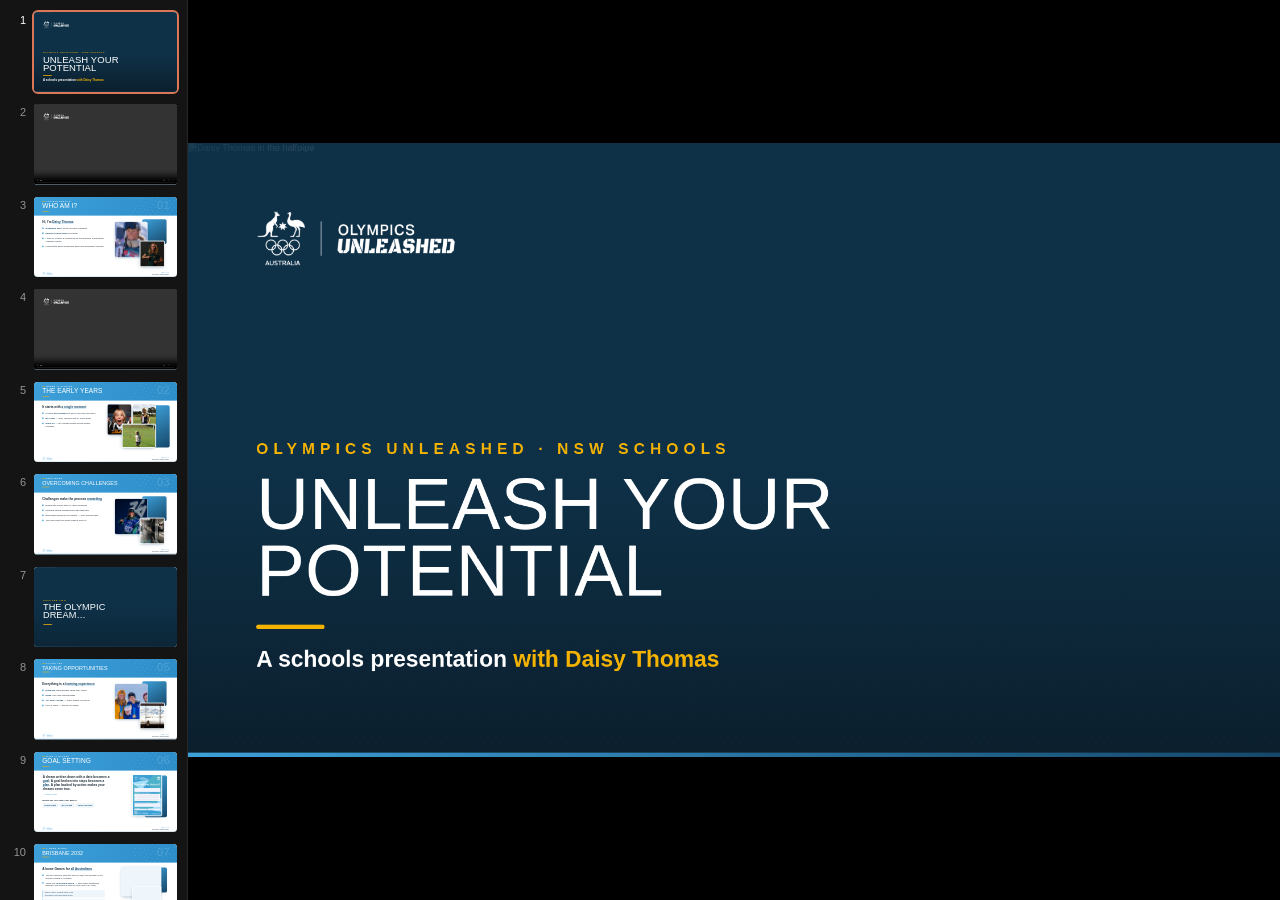
==== Daisy Thomas - Olympics Unleashed.html @ 1f158576 "Olympics Unleashed - Daisy Thomas schools deck (11 slides, 2 videos)" ====
<!DOCTYPE html>
<html lang="en">
<head>
<meta charset="UTF-8">
<meta name="viewport" content="width=device-width, initial-scale=1.0">
<meta name="robots" content="noindex, nofollow, noarchive, noimageindex">
<title>Daisy Thomas — Olympics Unleashed</title>
<link rel="stylesheet" href="deck.css">
</head>
<body>
<deck-stage width="1920" height="1080">

  <!-- ============ 1 · COVER ============ -->
  <section data-screen-label="01 Cover">
    <div class="s">
      <div class="fullbleed dark">
        <div class="fb-img"><img src="assets/bigair.png" alt="Daisy Thomas in the halfpipe"></div>
        <div class="fb-scrim" style="background:linear-gradient(90deg,rgba(14,49,72,.94) 0%,rgba(14,49,72,.74) 40%,rgba(14,49,72,.18) 76%,rgba(14,49,72,.4) 100%);"></div>
        <div class="fb-scrim" style="background:linear-gradient(0deg,rgba(11,29,42,.9) 0%,rgba(11,29,42,0) 48%);"></div>
        <img class="cover-logo" src="assets/logo-lockup-white.png" alt="Olympics Unleashed">
        <div class="cover-content">
          <div class="cover-kicker">Olympics Unleashed · NSW Schools</div>
          <h1 class="cover-title">Unleash Your<br>Potential</h1>
          <div class="cover-rule"></div>
          <p class="cover-sub">A schools presentation <b>with Daisy Thomas</b></p>
        </div>
        <div class="baseline"></div>
      </div>
    </div>
  </section>

  <!-- ============ 2 · VIDEO ============ -->
  <section data-screen-label="02 Meet Daisy">
    <div class="s">
      <div class="fullbleed dark">
        <video class="fb-video" id="daisy-video-1" src="assets/daisy-video-1.mp4" playsinline controls preload="metadata"></video>
        <img class="cover-logo" src="assets/logo-lockup-white.png" alt="Olympics Unleashed">
        <div class="baseline"></div>
      </div>
    </div>
  </section>

  <!-- ============ 3 · WHO AM I ============ -->
  <section data-screen-label="03 Who Am I">
    <div class="s">
      <div class="hdr">
        <div class="hdr-no">01</div>
        <div class="hdr-inner">
          <div class="kicker"><span class="tick"></span>Athlete Profile</div>
          <h1 class="hdr-title">Who Am I?</h1>
          <div class="hdr-rule"></div>
        </div>
      </div>
      <div class="body">
        <p class="lead">Hi, I'm <span class="hl">Daisy Thomas</span></p>
        <ul class="bullets">
          <li><span class="mk"></span><b>Gangwon 2024</b> Youth Olympic Medallist</li>
          <li><span class="mk"></span><b>Milano Cortina 2026</b> Olympian</li>
          <li><span class="mk"></span>I train in Sydney &amp; Jindabyne at the National Snowsports Training Centre</li>
          <li><span class="mk"></span>Passionate about balancing sport and academic pursuits</li>
        </ul>
      </div>
      <div class="gallery">
        <div class="accent-block" style="top:300px;left:1452px;width:328px;height:330px;"></div>
        <div class="photo" style="top:332px;left:1086px;width:438px;height:476px;"><img src="assets/whoami-ski.png" alt="Daisy at the U.S. Grand Prix"></div>
        <div class="photo framed" style="top:586px;left:1418px;width:340px;height:356px;border-radius:20px;"><img src="assets/whoami-polo.png" alt="Daisy in her Australian team polo"></div>
      </div>
      <div class="footer-line"></div>
      <img class="footer-logo" src="assets/logo-blue.png" alt="Olympics Unleashed">
      <div class="footer-meta">03 / 11<small>Olympics Unleashed</small></div>
      <div class="baseline"></div>
    </div>
  </section>

  <!-- ============ 4 · VIDEO 2 ============ -->
  <section data-screen-label="04 Daisy in Action">
    <div class="s">
      <div class="fullbleed dark">
        <video class="fb-video" id="daisy-video-2" src="assets/daisy-video-2.mp4" playsinline controls preload="metadata"></video>
        <img class="cover-logo" src="assets/logo-lockup-white.png" alt="Olympics Unleashed">
        <div class="baseline"></div>
      </div>
    </div>
  </section>

  <!-- ============ 5 · THE EARLY YEARS ============ -->
  <section data-screen-label="05 The Early Years">
    <div class="s">
      <div class="hdr">
        <div class="hdr-no">02</div>
        <div class="hdr-inner">
          <div class="kicker"><span class="tick"></span>Where It Started</div>
          <h1 class="hdr-title">The Early Years</h1>
          <div class="hdr-rule"></div>
        </div>
      </div>
      <div class="body" style="width:740px;">
        <p class="lead">It starts with <span class="hl">a single moment</span></p>
        <ul class="bullets">
          <li><span class="mk"></span>It takes <b>one moment</b> to fall in love with the sport</li>
          <li><span class="mk"></span><b>Be a kid!</b> — play, explore and try everything</li>
          <li><span class="mk"></span><b>What if?</b> — let yourself dream about what's possible</li>
        </ul>
      </div>
      <div class="gallery">
        <div class="accent-block" style="top:312px;left:1596px;width:226px;height:566px;"></div>
        <div class="photo" style="top:300px;left:986px;width:322px;height:408px;"><img src="assets/young-medals.png" alt="A young Daisy with her medals"></div>
        <div class="photo" style="top:300px;left:1330px;width:308px;height:408px;"><img src="assets/young-uniform.png" alt="Daisy with an athletics ribbon"></div>
        <div class="photo framed" style="top:560px;left:1178px;width:460px;height:326px;border-radius:20px;"><img src="assets/young-running.png" alt="Daisy running cross country"></div>
      </div>
      <div class="footer-line"></div>
      <img class="footer-logo" src="assets/logo-blue.png" alt="Olympics Unleashed">
      <div class="footer-meta">05 / 11<small>Olympics Unleashed</small></div>
      <div class="baseline"></div>
    </div>
  </section>

  <!-- ============ 6 · OVERCOMING CHALLENGES ============ -->
  <section data-screen-label="06 Overcoming Challenges">
    <div class="s">
      <div class="hdr">
        <div class="hdr-no">03</div>
        <div class="hdr-inner">
          <div class="kicker"><span class="tick"></span>Resilience</div>
          <h1 class="hdr-title sm">Overcoming Challenges</h1>
          <div class="hdr-rule"></div>
        </div>
      </div>
      <div class="body">
        <p class="lead">Challenges make the process <span class="hl">rewarding</span></p>
        <ul class="bullets">
          <li><span class="mk"></span>Balancing school with my other passions</li>
          <li><span class="mk"></span>Forming strong relationships with teachers</li>
          <li><span class="mk"></span>Becoming injured as an athlete — and coming back</li>
          <li><span class="mk"></span>The hard parts are what make it worth it</li>
        </ul>
      </div>
      <div class="gallery">
        <div class="accent-block" style="top:300px;left:1452px;width:328px;height:330px;"></div>
        <div class="photo" style="top:332px;left:1086px;width:438px;height:476px;"><img src="assets/cortina-portrait.png" alt="Daisy competing at Milano Cortina"></div>
        <div class="photo framed" style="top:586px;left:1418px;width:340px;height:356px;border-radius:20px;"><img src="assets/elevator.png" alt="Daisy in wind-tunnel training"></div>
      </div>
      <div class="footer-line"></div>
      <img class="footer-logo" src="assets/logo-blue.png" alt="Olympics Unleashed">
      <div class="footer-meta">06 / 11<small>Olympics Unleashed</small></div>
      <div class="baseline"></div>
    </div>
  </section>

  <!-- ============ 7 · SECTION — THE OLYMPIC DREAM ============ -->
  <section data-screen-label="07 The Olympic Dream">
    <div class="s">
      <div class="fullbleed dark">
        <div class="fb-img"><img src="assets/rings-snow.png" alt="Daisy at the Olympic rings in the snow"></div>
        <div class="fb-scrim" style="background:linear-gradient(90deg,rgba(14,49,72,.9) 0%,rgba(14,49,72,.5) 45%,rgba(14,49,72,.15) 100%);"></div>
        <div class="fb-scrim" style="background:linear-gradient(0deg,rgba(11,29,42,.55) 0%,rgba(11,29,42,0) 55%);"></div>
        <div class="sec-kicker" style="left:120px;top:438px;">Chapter Two</div>
        <h1 class="sec-title" style="left:120px;top:472px;font-size:124px;">The Olympic<br>Dream…</h1>
        <div class="sec-rule" style="left:124px;top:766px;width:120px;"></div>
        <div class="baseline"></div>
      </div>
    </div>
  </section>

  <!-- ============ 8 · TAKING OPPORTUNITIES ============ -->
  <section data-screen-label="08 Taking Opportunities">
    <div class="s">
      <div class="hdr">
        <div class="hdr-no">05</div>
        <div class="hdr-inner">
          <div class="kicker"><span class="tick"></span>Saying Yes</div>
          <h1 class="hdr-title sm">Taking Opportunities</h1>
          <div class="hdr-rule"></div>
        </div>
      </div>
      <div class="body">
        <p class="lead">Everything is a <span class="hl">learning experience</span></p>
        <ul class="bullets">
          <li><span class="mk"></span><b>Embrace</b> opportunities when they come</li>
          <li><span class="mk"></span><b>Make</b> your own opportunities</li>
          <li><span class="mk"></span><b>Try scary things</b> — that's where you grow</li>
          <li><span class="mk"></span>Win or learn — there's no losing</li>
        </ul>
      </div>
      <div class="gallery">
        <div class="accent-block" style="top:300px;left:1452px;width:328px;height:330px;"></div>
        <div class="photo" style="top:332px;left:1086px;width:438px;height:476px;"><img src="assets/podium.png" alt="Daisy celebrating on the podium" style="object-position:center 20%;"></div>
        <div class="photo framed" style="top:586px;left:1418px;width:340px;height:356px;border-radius:20px;"><img src="assets/lodge-window.png" alt="Mountains from the training lodge"></div>
      </div>
      <div class="footer-line"></div>
      <img class="footer-logo" src="assets/logo-blue.png" alt="Olympics Unleashed">
      <div class="footer-meta">08 / 11<small>Olympics Unleashed</small></div>
      <div class="baseline"></div>
    </div>
  </section>

  <!-- ============ 9 · GOAL SETTING (quote layout) ============ -->
  <section data-screen-label="09 Goal Setting">
    <div class="s">
      <div class="hdr">
        <div class="hdr-no">06</div>
        <div class="hdr-inner">
          <div class="kicker"><span class="tick"></span>Make It Happen</div>
          <h1 class="hdr-title">Goal Setting</h1>
          <div class="hdr-rule"></div>
        </div>
      </div>

      <div class="body" style="width:980px;top:312px;">
        <div class="quote">
          <span class="qmark">“</span>
          <p class="qtext">A dream written down with a date becomes a <span class="qhl">goal</span>. A goal broken into steps becomes a <span class="qhl">plan</span>. A plan backed by action makes your dreams come true.</p>
          <p class="qattr">— Greg Reid</p>
        </div>
        <div class="prompt">
          <span class="prompt-label">Where will you keep your goals?</span>
          <div class="chips">
            <span class="chip">Phone screen</span>
            <span class="chip">By your bed</span>
            <span class="chip">Above your desk</span>
          </div>
        </div>
      </div>

      <div class="gallery">
        <div class="accent-block" style="top:316px;left:1486px;width:300px;height:560px;"></div>
        <div class="goalcard" style="top:300px;left:1318px;" title="Click to replay">
          <div class="gc-scale">
            <img class="bg" src="assets/goal-card.png" alt="How will you Unleash? goal-setting card">
            <div class="gc-ring" id="gc-r-goal"></div>
            <div class="gc-ring" id="gc-r-r1"></div>
            <div class="gc-ring" id="gc-r-r2"></div>
            <div class="gc-ring" id="gc-r-r3"></div>
            <div class="gc-ring" id="gc-r-team"></div>
            <div class="gc-fld" id="gc-f-goal"></div>
            <div class="gc-fld" id="gc-f-r1"></div>
            <div class="gc-fld" id="gc-f-r2"></div>
            <div class="gc-fld" id="gc-f-r3"></div>
            <div class="gc-fld" id="gc-f-team"></div>
          </div>
        </div>
      </div>

      <div class="footer-line"></div>
      <img class="footer-logo" src="assets/logo-blue.png" alt="Olympics Unleashed">
      <div class="footer-meta">09 / 11<small>Olympics Unleashed</small></div>
      <div class="baseline"></div>
    </div>
  </section>

  <!-- ============ 10 · BRISBANE 2032 ============ -->
  <section data-screen-label="10 Brisbane 2032">
    <div class="s">
      <div class="hdr">
        <div class="hdr-no">07</div>
        <div class="hdr-inner">
          <div class="kicker"><span class="tick"></span>A Home Games</div>
          <h1 class="hdr-title sm">Brisbane 2032</h1>
          <div class="hdr-rule"></div>
        </div>
      </div>

      <div class="body" style="width:880px;top:316px;">
        <p class="lead">A home Games for <span class="hl">all Australians</span></p>
        <ul class="bullets tight">
          <li><span class="mk"></span>You don't need to wait until 2032 to enjoy the benefits of the Games coming to Australia</li>
          <li><span class="mk"></span>There are <b>45 Olympic sports</b> — each offers something different, and there's a sport for everyone to try today</li>
        </ul>
        <div class="links">
          <a class="link-card">
            <span class="link-eyebrow">Find a local club &amp; have a go</span>
            <span class="link-url">olympics.com.au/have-a-go</span>
          </a>
          <a class="link-card">
            <span class="link-eyebrow">Brisbane 2032 Time Capsule</span>
            <span class="link-url">olympics.com.au/brisbane-2032/digital-time-capsule</span>
          </a>
        </div>
      </div>

      <div class="gallery">
        <div class="accent-block" style="top:316px;left:1486px;width:300px;height:336px;"></div>
        <div class="photo" style="top:300px;left:1170px;width:540px;height:404px;"><img src="assets/fireworks.png" alt="Olympic Games celebration fireworks"></div>
        <div class="photo framed" style="top:560px;left:1318px;width:392px;height:322px;border-radius:20px;"><img src="assets/rings-monument.png" alt="Daisy at the Olympic rings monument"></div>
      </div>

      <div class="footer-line"></div>
      <img class="footer-logo" src="assets/logo-blue.png" alt="Olympics Unleashed">
      <div class="footer-meta">10 / 11<small>Olympics Unleashed</small></div>
      <div class="baseline"></div>
    </div>
  </section>

  <!-- ============ 11 · CLOSING ============ -->
  <section data-screen-label="11 Closing">
    <div class="s">
      <div class="fullbleed dark">
        <div class="fb-img"><img src="assets/rings-monument.png" alt="Daisy at the Olympic rings" style="object-position:center 30%;"></div>
        <div class="fb-scrim" style="background:linear-gradient(90deg,rgba(14,49,72,.92) 0%,rgba(14,49,72,.6) 50%,rgba(14,49,72,.25) 100%);"></div>
        <div class="fb-scrim" style="background:linear-gradient(0deg,rgba(11,29,42,.8) 0%,rgba(11,29,42,0) 55%);"></div>
        <img class="cover-logo" src="assets/logo-lockup-white.png" alt="Olympics Unleashed">
        <div class="cover-content" style="bottom:170px;max-width:1320px;">
          <div class="cover-kicker">Thank You</div>
          <h1 class="cover-title" style="font-size:104px;">Wherever You Land,<br>Unleash Your Potential!</h1>
          <div class="cover-rule"></div>
          <div class="years">
            <span class="yr"><b>2024</b>Gangwon</span>
            <span class="yr-div"></span>
            <span class="yr"><b>2026</b>Milano Cortina</span>
          </div>
        </div>
        <div class="baseline"></div>
      </div>
    </div>
  </section>

</deck-stage>
<script src="deck-stage.js"></script>
<script>
/* ---- Video slides: play when the slide opens, pause + rewind when leaving ---- */
(function(){
  function init(){
    const videos=Array.from(document.querySelectorAll('.fb-video'));
    if(!videos.length) return;
    const deck=document.querySelector('deck-stage');
    videos.forEach(video=>{
      const section=video.closest('section');
      function sync(active){
        if(active){
          const p=video.play();
          if(p&&p.catch)p.catch(()=>{}); /* autoplay-with-sound blocked → presenter taps the play control */
        }else{
          video.pause();
          try{video.currentTime=0;}catch(e){}
        }
      }
      if(deck) deck.addEventListener('slidechange',e=>sync(e.detail&&e.detail.slide===section));
      /* fallback + initial state: watch the active attribute directly */
      const mo=new MutationObserver(()=>sync(section.hasAttribute('data-deck-active')));
      mo.observe(section,{attributes:true,attributeFilter:['data-deck-active']});
      sync(section.hasAttribute('data-deck-active'));
    });
  }
  if(document.readyState==='loading')document.addEventListener('DOMContentLoaded',init);
  else setTimeout(init,0);
})();

/* ---- Slide 7: animated goal-card fill ---- */
(function(){
  function init(){
    const card=document.querySelector('.goalcard');
    if(!card) return;
    const section=card.closest('section');
    const $=id=>document.getElementById(id);
    const sleep=ms=>new Promise(r=>setTimeout(r,ms));
    const SEQ=[
      {ring:'gc-r-goal',fld:'gc-f-goal',text:'To get 90% in my English Exam',speed:42},
      {ring:'gc-r-r1',fld:'gc-f-r1',text:'Do 3 practice exams',speed:40},
      {ring:'gc-r-r2',fld:'gc-f-r2',text:'Ask a question every lesson',speed:40},
      {ring:'gc-r-r3',fld:'gc-f-r3',text:'Make study notes',speed:40},
      {ring:'gc-r-team',fld:'gc-f-team',text:'Teachers, parents, study buddy\u2026',speed:38}
    ];
    let token=0, cancelled=false;
    function reset(){
      cancelled=true;
      SEQ.forEach(s=>{const f=$(s.fld);if(f){f.textContent='';f.classList.remove('blink');}const r=$(s.ring);if(r)r.classList.remove('active','done');});
    }
    async function typeInto(fld,text,speed,my){
      fld.textContent='';
      const caret=document.createElement('span');caret.className='caret';
      fld.classList.add('blink');fld.appendChild(caret);
      for(let i=0;i<text.length;i++){
        if(cancelled||my!==token)return;
        caret.insertAdjacentText('beforebegin',text[i]);
        const ch=text[i];let d=speed+Math.random()*38;
        if(ch===' ')d+=20; if(ch===','||ch==='.')d+=140;
        await sleep(d);
      }
      fld.classList.remove('blink');
      if(caret.parentNode)caret.remove();
    }
    async function run(){
      const my=++token; cancelled=false;
      await sleep(650);
      for(const step of SEQ){
        if(cancelled||my!==token)return;
        const ring=$(step.ring); ring.classList.add('active');
        await sleep(300);
        await typeInto($(step.fld),step.text,step.speed,my);
        if(cancelled||my!==token)return;
        ring.classList.remove('active'); ring.classList.add('done');
        await sleep(260);
      }
    }
    card.addEventListener('click',e=>{e.stopPropagation();reset();setTimeout(run,60);});
    const mo=new MutationObserver(()=>{
      if(section.hasAttribute('data-deck-active')){reset();setTimeout(run,250);}
      else{reset();}
    });
    mo.observe(section,{attributes:true,attributeFilter:['data-deck-active']});
    if(section.hasAttribute('data-deck-active')){reset();setTimeout(run,450);}
  }
  if(document.readyState==='loading')document.addEventListener('DOMContentLoaded',init);
  else setTimeout(init,0);
})();
</script>
</body>
</html>
---- deck.css ----
/* ===================================================================
   Olympics Unleashed — Daisy Thomas deck
   Design system. Safe Office fonts. 1920×1080 base.
   =================================================================== */
:root{
  --blue:#3EA0D9;
  --blue-2:#2C8DC9;
  --blue-deep:#15486B;
  --blue-ink:#0E3148;
  --ink:#1C2B36;
  --muted:#52606B;
  --gold:#F5B301;
  --mist:#EEF6FC;
  --line:#D9E5EE;
  --paper:#FFFFFF;
  --head:"Franklin Gothic Heavy","Arial Black",sans-serif;
  --body:"Calibri","Segoe UI",Arial,sans-serif;
}
*{box-sizing:border-box;margin:0;padding:0;}
html,body{height:100%;background:#0b1116;}
body{font-family:var(--body);-webkit-font-smoothing:antialiased;}
deck-stage:not(:defined){visibility:hidden;}
section{background:var(--paper);overflow:hidden;}
.s{position:absolute;inset:0;}

/* ---------- shared header band ---------- */
.hdr{
  position:absolute;top:0;left:0;right:0;height:250px;
  background:linear-gradient(105deg,var(--blue) 0%,var(--blue-2) 100%);overflow:hidden;
}
.hdr::after{
  content:"";position:absolute;top:-40px;right:-30px;width:620px;height:340px;
  background-image:repeating-linear-gradient(115deg,rgba(255,255,255,.10) 0 4px, rgba(255,255,255,0) 4px 58px);
  transform:skewX(-12deg);pointer-events:none;
}
.hdr-inner{position:absolute;left:110px;top:46px;right:300px;z-index:2;}
.kicker{
  display:flex;align-items:center;gap:14px;white-space:nowrap;
  font-family:var(--body);font-weight:700;font-size:24px;letter-spacing:.32em;
  text-transform:uppercase;color:rgba(255,255,255,.95);margin-bottom:10px;
}
.kicker .tick{display:block;width:38px;height:5px;border-radius:3px;background:var(--gold);flex:none;}
.hdr-title{
  font-family:var(--head);font-weight:400;font-size:88px;line-height:.92;
  letter-spacing:.005em;text-transform:uppercase;color:#fff;white-space:nowrap;
}
.hdr-title.sm{font-size:72px;}
.hdr-rule{width:96px;height:7px;border-radius:4px;background:var(--gold);margin-top:22px;}
.hdr-no{
  position:absolute;right:96px;top:30px;z-index:2;
  font-family:var(--head);font-weight:400;font-size:150px;line-height:1;
  color:rgba(255,255,255,.16);letter-spacing:.02em;
}

/* ---------- body / bullets ---------- */
.body{position:absolute;left:110px;top:316px;width:880px;}
.lead{font-family:var(--body);font-weight:700;font-size:42px;color:var(--ink);margin-bottom:38px;line-height:1.12;}
.lead .hl{color:var(--blue-deep);position:relative;white-space:nowrap;}
.lead .hl::after{content:"";position:absolute;left:0;right:0;bottom:2px;height:11px;background:rgba(62,160,217,.22);z-index:-1;border-radius:2px;}
.bullets{list-style:none;display:flex;flex-direction:column;gap:28px;}
.bullets li{position:relative;padding-left:46px;font-size:31px;line-height:1.3;color:var(--ink);max-width:840px;font-weight:400;}
.bullets.tight li{font-size:29px;}
.bullets li .mk{position:absolute;left:0;top:9px;width:18px;height:18px;border-radius:5px;background:var(--blue);box-shadow:0 0 0 5px rgba(62,160,217,.16);}
.bullets li b{font-weight:700;color:var(--blue-deep);}

/* ---------- photo primitives ---------- */
.gallery{position:absolute;inset:0;pointer-events:none;}
.accent-block{position:absolute;border-radius:22px;background:linear-gradient(150deg,var(--blue) 0%,var(--blue-deep) 100%);}
.photo{position:absolute;border-radius:22px;overflow:hidden;background:var(--mist);
  box-shadow:0 26px 54px -22px rgba(21,72,107,.55), 0 6px 16px rgba(21,72,107,.18);}
.photo img{width:100%;height:100%;object-fit:cover;display:block;}
.photo.framed{border:9px solid #fff;}
.photo .cap{position:absolute;left:0;right:0;bottom:0;padding:30px 22px 16px;
  font-family:var(--body);font-weight:700;font-size:20px;letter-spacing:.02em;color:#fff;
  background:linear-gradient(to top,rgba(14,49,72,.85),rgba(14,49,72,0));text-shadow:0 1px 3px rgba(0,0,0,.4);}

/* ---------- footer ---------- */
.footer-line{position:absolute;left:110px;right:110px;top:980px;height:1px;background:var(--line);}
.footer-logo{position:absolute;left:110px;top:1006px;height:42px;}
.footer-meta{position:absolute;right:110px;top:1002px;text-align:right;
  font-family:var(--head);font-weight:400;font-size:28px;letter-spacing:.06em;color:var(--blue);}
.footer-meta small{display:block;white-space:nowrap;font-family:var(--body);font-weight:700;font-size:16px;letter-spacing:.14em;color:var(--muted);text-transform:uppercase;}
.baseline{position:absolute;left:0;right:0;bottom:0;height:8px;background:linear-gradient(90deg,var(--blue) 0%,var(--blue-deep) 100%);}

/* footer on dark slides */
.dark .footer-line{background:rgba(255,255,255,.18);}
.dark .footer-meta{color:#fff;}
.dark .footer-meta small{color:rgba(255,255,255,.7);}

/* ===================================================================
   FULL-BLEED / DARK LAYOUTS (cover, section, closing)
   =================================================================== */
.fullbleed{position:absolute;inset:0;background:var(--blue-ink);overflow:hidden;}
.fb-img{position:absolute;inset:0;}
.fb-img img{width:100%;height:100%;object-fit:cover;display:block;}
.fb-scrim{position:absolute;inset:0;}
/* full-bleed video (slide 2) — 1920×1080 source fills the stage exactly */
.fb-video{position:absolute;inset:0;width:100%;height:100%;object-fit:cover;display:block;background:#000;z-index:2;}

/* ---------- cover ---------- */
.cover-logo{position:absolute;left:120px;top:120px;height:96px;z-index:3;}
.cover-content{position:absolute;left:120px;bottom:150px;z-index:3;max-width:1200px;}
.cover-kicker{font-family:var(--body);font-weight:700;font-size:27px;letter-spacing:.34em;text-transform:uppercase;color:var(--gold);margin-bottom:22px;}
.cover-title{font-family:var(--head);font-weight:400;font-size:128px;line-height:.92;text-transform:uppercase;color:#fff;letter-spacing:.005em;}
.cover-rule{width:120px;height:8px;border-radius:4px;background:var(--gold);margin:36px 0 30px;}
.cover-sub{font-family:var(--body);font-weight:700;font-size:40px;color:#fff;}
.cover-sub b{color:var(--gold);font-weight:700;}

/* ---------- section divider ---------- */
.sec-kicker{position:absolute;z-index:3;font-family:var(--body);font-weight:700;font-size:28px;letter-spacing:.34em;text-transform:uppercase;color:var(--gold);}
.sec-title{position:absolute;z-index:3;font-family:var(--head);font-weight:400;text-transform:uppercase;color:#fff;line-height:.92;letter-spacing:.005em;}
.sec-rule{position:absolute;z-index:3;height:8px;border-radius:4px;background:var(--gold);}

/* ---------- quote (slide 7) ---------- */
.quote{position:relative;padding-left:8px;margin-bottom:54px;}
.quote .qmark{position:absolute;left:-14px;top:-46px;font-family:var(--head);font-size:150px;line-height:1;color:rgba(62,160,217,.22);}
.qtext{font-family:var(--body);font-weight:700;font-size:42px;line-height:1.28;color:var(--ink);max-width:900px;}
.qhl{color:var(--blue-deep);position:relative;white-space:nowrap;}
.qhl::after{content:"";position:absolute;left:0;right:0;bottom:2px;height:11px;background:rgba(62,160,217,.22);z-index:-1;border-radius:2px;}
.qattr{margin-top:24px;font-family:var(--head);font-weight:400;font-size:26px;letter-spacing:.04em;color:var(--blue);text-transform:uppercase;}

.prompt{display:flex;flex-direction:column;gap:18px;}
.prompt-label{font-family:var(--body);font-weight:700;font-size:30px;color:var(--ink);}
.chips{display:flex;gap:16px;flex-wrap:wrap;}
.chip{font-family:var(--body);font-weight:700;font-size:24px;color:var(--blue-deep);background:var(--mist);
  border:2px solid var(--line);border-radius:999px;padding:13px 28px;}

/* ---------- link cards (slide 8) ---------- */
.links{display:flex;flex-direction:column;gap:18px;margin-top:40px;}
.link-card{display:flex;flex-direction:column;gap:4px;text-decoration:none;background:var(--mist);
  border-left:7px solid var(--blue);border-radius:0 14px 14px 0;padding:18px 26px;max-width:840px;}
.link-eyebrow{font-family:var(--body);font-weight:700;font-size:22px;letter-spacing:.02em;color:var(--muted);text-transform:uppercase;}
.link-url{font-family:var(--head);font-weight:400;font-size:30px;color:var(--blue-deep);letter-spacing:.01em;word-break:break-all;}

/* ---------- years (slide 9 closing) ---------- */
.years{display:flex;align-items:center;gap:34px;margin-top:8px;}
.years .yr{display:flex;flex-direction:column;font-family:var(--body);font-weight:700;font-size:24px;letter-spacing:.18em;text-transform:uppercase;color:rgba(255,255,255,.82);}
.years .yr b{font-family:var(--head);font-weight:400;font-size:52px;letter-spacing:.02em;color:var(--gold);margin-bottom:2px;}
.years .yr-div{width:2px;height:64px;background:rgba(255,255,255,.3);}

/* ---------- animated goal card (slide 7) ---------- */
.goalcard{position:absolute;width:402px;height:562px;border:9px solid #fff;border-radius:20px;
  overflow:hidden;background:#fff;cursor:pointer;
  box-shadow:0 26px 54px -22px rgba(21,72,107,.55), 0 6px 16px rgba(21,72,107,.18);}
.gc-scale{position:absolute;top:0;left:0;width:589px;height:834px;transform-origin:top left;transform:scale(0.6519);}
.gc-scale img.bg{position:absolute;inset:0;width:100%;height:100%;display:block;pointer-events:none;-webkit-user-drag:none;}
.gc-ring{position:absolute;border-radius:7px;pointer-events:none;background:rgba(245,179,1,0);
  box-shadow:0 0 0 0 rgba(245,179,1,0);transition:box-shadow .35s ease, background .35s ease;}
.gc-ring.active{box-shadow:0 0 0 4px rgba(245,179,1,.95), 0 0 26px 6px rgba(245,179,1,.5);background:rgba(245,179,1,.12);}
.gc-ring.done{box-shadow:0 0 0 3px rgba(62,160,217,.55);background:rgba(255,255,255,0);}
.gc-fld{position:absolute;display:flex;color:#20303b;font-family:Georgia,"Times New Roman",serif;
  line-height:1.15;white-space:pre-wrap;align-items:center;pointer-events:none;}
.gc-fld .caret{display:inline-block;width:2px;height:1em;background:#20303b;margin-left:1px;opacity:0;vertical-align:-2px;}
.gc-fld.blink .caret{animation:gcblink .9s steps(1) infinite;opacity:1;}
@keyframes gcblink{50%{opacity:0;}}
#gc-f-goal{left:52px;top:266px;width:495px;height:82px;font-size:30px;}
#gc-f-r1{left:84px;top:400px;width:455px;height:32px;font-size:22px;}
#gc-f-r2{left:84px;top:444px;width:455px;height:32px;font-size:22px;}
#gc-f-r3{left:84px;top:487px;width:455px;height:33px;font-size:22px;}
#gc-f-team{left:52px;top:582px;width:500px;height:70px;font-size:26px;align-items:flex-start;padding-top:8px;}
#gc-r-goal{left:34px;top:266px;width:525px;height:82px;}
#gc-r-r1{left:67px;top:399px;width:480px;height:34px;}
#gc-r-r2{left:67px;top:443px;width:480px;height:34px;}
#gc-r-r3{left:67px;top:486px;width:480px;height:35px;}
#gc-r-team{left:34px;top:578px;width:525px;height:78px;}

/* ===================================================================
   ENTRANCE — transform only (never strands content hidden)
   =================================================================== */
@media (prefers-reduced-motion:no-preference){
  [data-deck-active] .hdr-title,
  [data-deck-active] .kicker,
  [data-deck-active] .lead,
  [data-deck-active] .bullets li,
  [data-deck-active] .cover-title,
  [data-deck-active] .cover-kicker,
  [data-deck-active] .cover-sub,
  [data-deck-active] .sec-title,
  [data-deck-active] .sec-kicker{animation:rise .55s backwards;}
  [data-deck-active] .kicker,[data-deck-active] .cover-kicker,[data-deck-active] .sec-kicker{animation-delay:.05s;}
  [data-deck-active] .hdr-title,[data-deck-active] .cover-title,[data-deck-active] .sec-title{animation-delay:.13s;}
  [data-deck-active] .lead,[data-deck-active] .cover-sub{animation-delay:.22s;}
  [data-deck-active] .bullets li:nth-child(1){animation-delay:.30s;}
  [data-deck-active] .bullets li:nth-child(2){animation-delay:.38s;}
  [data-deck-active] .bullets li:nth-child(3){animation-delay:.46s;}
  [data-deck-active] .bullets li:nth-child(4){animation-delay:.54s;}
  [data-deck-active] .bullets li:nth-child(5){animation-delay:.62s;}
  [data-deck-active] .photo,[data-deck-active] .accent-block{animation:pop .6s backwards;}
  [data-deck-active] .goalcard{animation:pop .6s .12s backwards;}
  [data-deck-active] .photo{animation-delay:.30s;}
  [data-deck-active] .photo:nth-of-type(2){animation-delay:.42s;}
  [data-deck-active] .photo:nth-of-type(3){animation-delay:.54s;}
  [data-deck-active] .accent-block{animation-delay:.20s;}
}
@keyframes rise{from{transform:translateY(24px);opacity:.001;}to{transform:none;opacity:1;}}
@keyframes pop{from{transform:translateY(26px) scale(.97);opacity:.001;}to{transform:none;opacity:1;}}
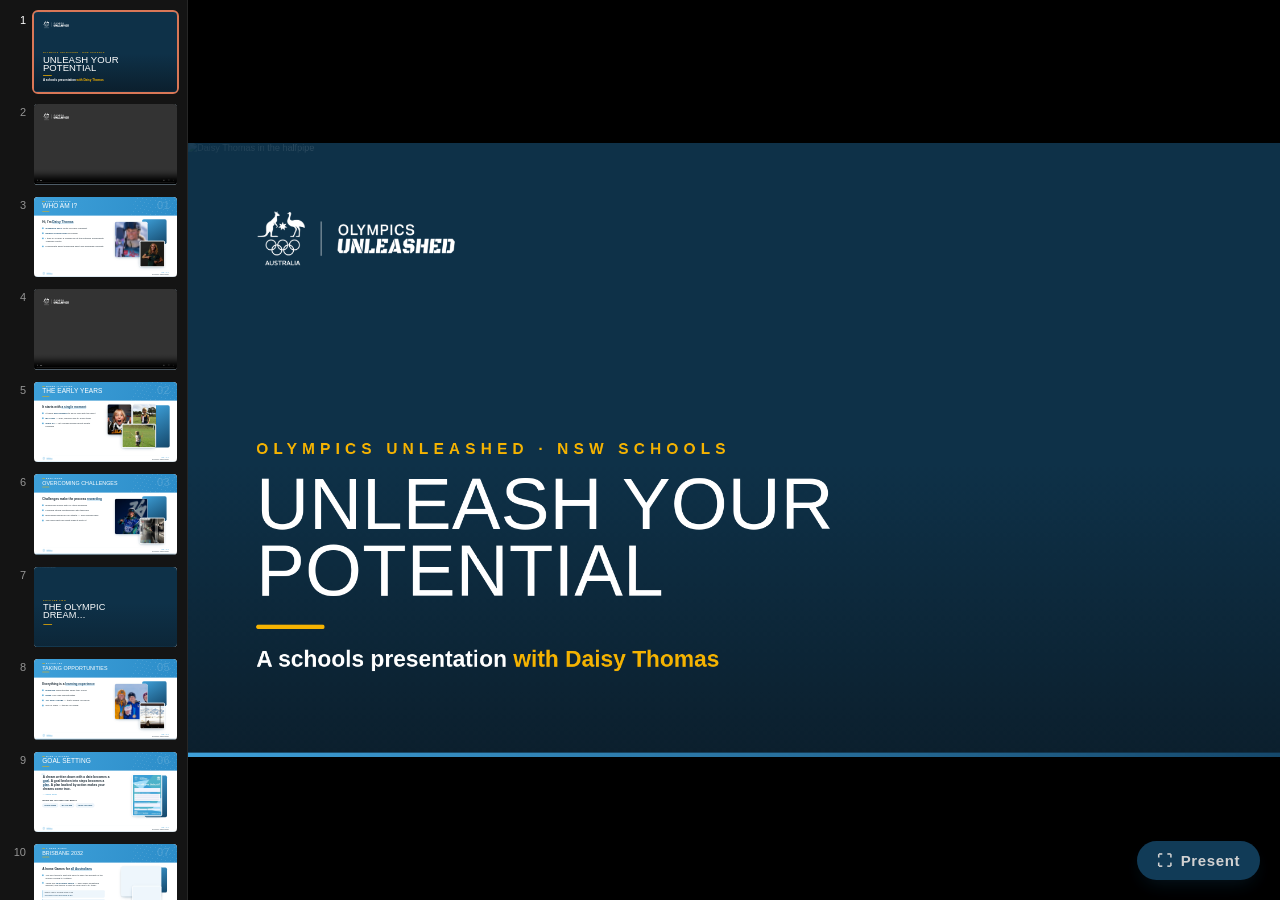
==== commit 8da52cba: "Add one-click Present (fullscreen + hide rail), F to toggle" ====
--- a/Daisy Thomas - Olympics Unleashed.html
+++ b/Daisy Thomas - Olympics Unleashed.html
@@ -345,6 +345,47 @@
   else setTimeout(init,0);
 })();
 
+/* ---- Present / fullscreen control ---- */
+(function(){
+  function init(){
+    const deck=document.querySelector('deck-stage');
+    if(!deck) return;
+    function setPresenting(on){
+      try{window.postMessage({__omelette_presenting:on},'*');}catch(e){}
+      document.body.classList.toggle('presenting',on);
+    }
+    function inFull(){return document.fullscreenElement||document.webkitFullscreenElement;}
+    function enter(){
+      const el=document.documentElement;
+      const rq=el.requestFullscreen||el.webkitRequestFullscreen;
+      if(rq){try{const p=rq.call(el);if(p&&p.catch)p.catch(()=>{});}catch(e){}}
+      setPresenting(true);
+    }
+    function exit(){
+      if(inFull()){const ex=document.exitFullscreen||document.webkitExitFullscreen;if(ex)try{ex.call(document);}catch(e){}}
+      setPresenting(false);
+    }
+    const btn=document.createElement('button');
+    btn.id='present-btn';btn.type='button';
+    btn.innerHTML='<span aria-hidden="true">⛶</span> Present';
+    btn.title='Present full screen (press F, Esc to exit)';
+    btn.addEventListener('click',enter);
+    document.body.appendChild(btn);
+    window.addEventListener('keydown',e=>{
+      if((e.key==='f'||e.key==='F')&&!e.metaKey&&!e.ctrlKey&&!e.altKey){
+        e.preventDefault();
+        /* toggle on presenting state so it works even if fullscreen was blocked */
+        if(document.body.classList.contains('presenting'))exit();else enter();
+      }
+    });
+    /* leaving fullscreen (Esc or browser UI) restores the editing rail + nav */
+    document.addEventListener('fullscreenchange',()=>{if(!inFull())setPresenting(false);});
+    document.addEventListener('webkitfullscreenchange',()=>{if(!inFull())setPresenting(false);});
+  }
+  if(document.readyState==='loading')document.addEventListener('DOMContentLoaded',init);
+  else setTimeout(init,0);
+})();
+
 /* ---- Slide 7: animated goal-card fill ---- */
 (function(){
   function init(){
--- a/deck.css
+++ b/deck.css
@@ -96,6 +96,20 @@
 .fb-scrim{position:absolute;inset:0;}
 /* full-bleed video (slide 2) — 1920×1080 source fills the stage exactly */
 .fb-video{position:absolute;inset:0;width:100%;height:100%;object-fit:cover;display:block;background:#000;z-index:2;}
+
+/* ---------- Present / fullscreen button (added for live presenting) ---------- */
+#present-btn{
+  position:fixed;right:20px;bottom:20px;z-index:2147483600;
+  display:inline-flex;align-items:center;gap:8px;
+  font-family:var(--body);font-weight:700;font-size:15px;letter-spacing:.04em;
+  color:#fff;background:var(--blue-deep);border:0;border-radius:999px;
+  padding:11px 20px;cursor:pointer;opacity:.82;
+  box-shadow:0 8px 20px -6px rgba(14,49,72,.6);
+  transition:opacity .15s ease, background .15s ease, transform .15s ease;
+}
+#present-btn:hover{opacity:1;background:var(--blue);transform:translateY(-1px);}
+body.presenting #present-btn{display:none;}
+@media print{#present-btn{display:none;}}
 
 /* ---------- cover ---------- */
 .cover-logo{position:absolute;left:120px;top:120px;height:96px;z-index:3;}
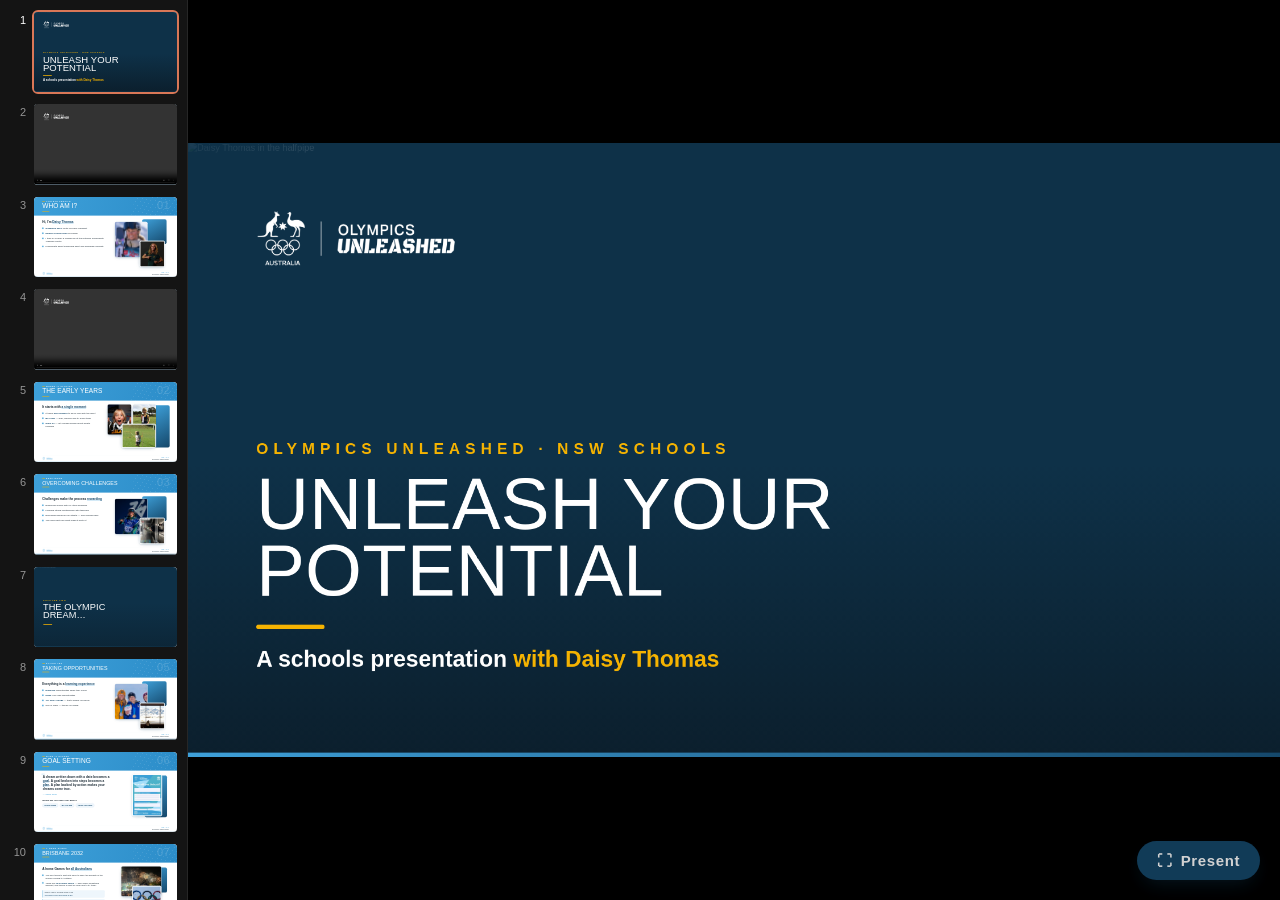
==== commit 78a090c5: "Hide thumbnail rail in fullscreen by any means (incl. F11) so upcoming slides aren't shown" ====
--- a/Daisy Thomas - Olympics Unleashed.html
+++ b/Daisy Thomas - Olympics Unleashed.html
@@ -354,7 +354,9 @@
       try{window.postMessage({__omelette_presenting:on},'*');}catch(e){}
       document.body.classList.toggle('presenting',on);
     }
-    function inFull(){return document.fullscreenElement||document.webkitFullscreenElement;}
+    const fsMQ=window.matchMedia('(display-mode: fullscreen)');
+    /* true for Fullscreen API *and* browser/F11 fullscreen (display-mode query) */
+    function inFull(){return !!(document.fullscreenElement||document.webkitFullscreenElement)||fsMQ.matches;}
     function enter(){
       const el=document.documentElement;
       const rq=el.requestFullscreen||el.webkitRequestFullscreen;
@@ -379,8 +381,13 @@
       }
     });
     /* leaving fullscreen (Esc or browser UI) restores the editing rail + nav */
-    document.addEventListener('fullscreenchange',()=>{if(!inFull())setPresenting(false);});
-    document.addEventListener('webkitfullscreenchange',()=>{if(!inFull())setPresenting(false);});
+    /* keep presenting (rail/upcoming-slides hidden) in sync with fullscreen by ANY
+       means — Present button, F key, Esc, or the browser's own F11 fullscreen */
+    function syncFs(){setPresenting(inFull());}
+    document.addEventListener('fullscreenchange',syncFs);
+    document.addEventListener('webkitfullscreenchange',syncFs);
+    if(fsMQ.addEventListener)fsMQ.addEventListener('change',syncFs);
+    else if(fsMQ.addListener)fsMQ.addListener(syncFs);
   }
   if(document.readyState==='loading')document.addEventListener('DOMContentLoaded',init);
   else setTimeout(init,0);
